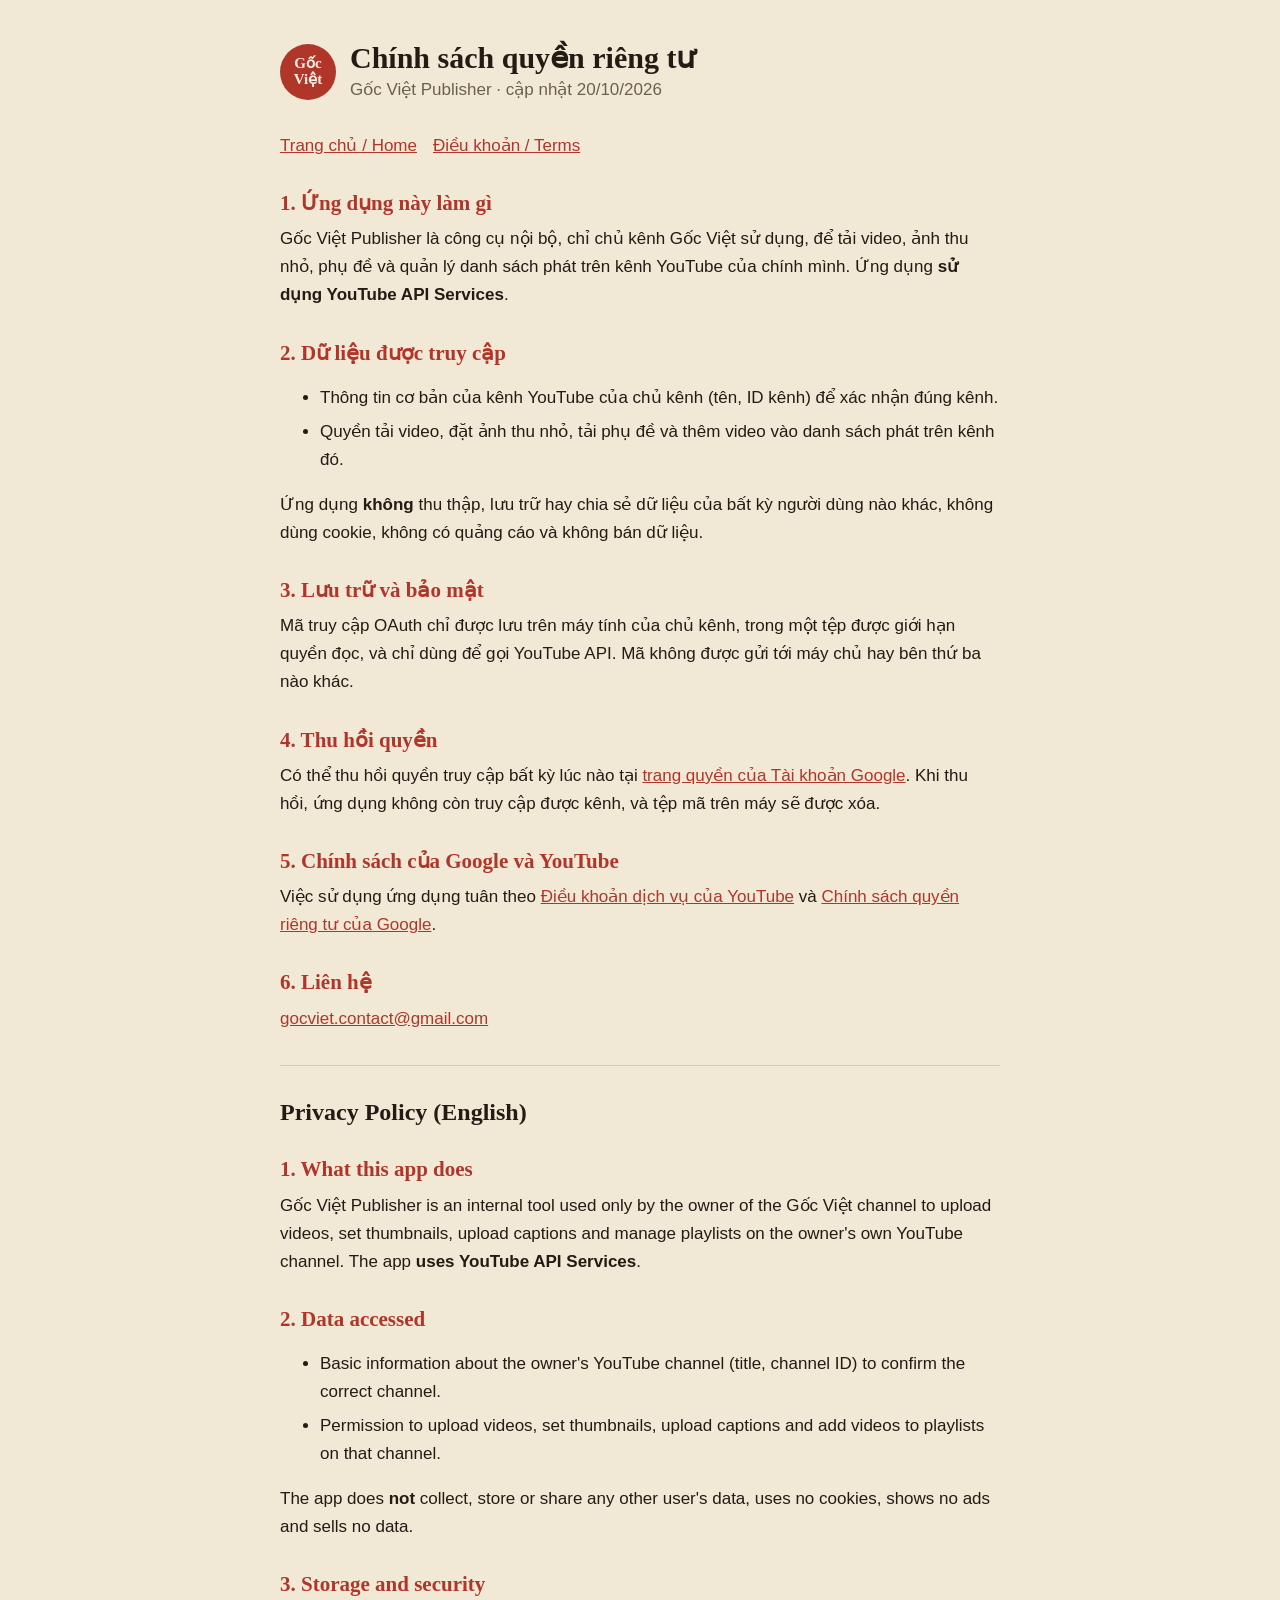
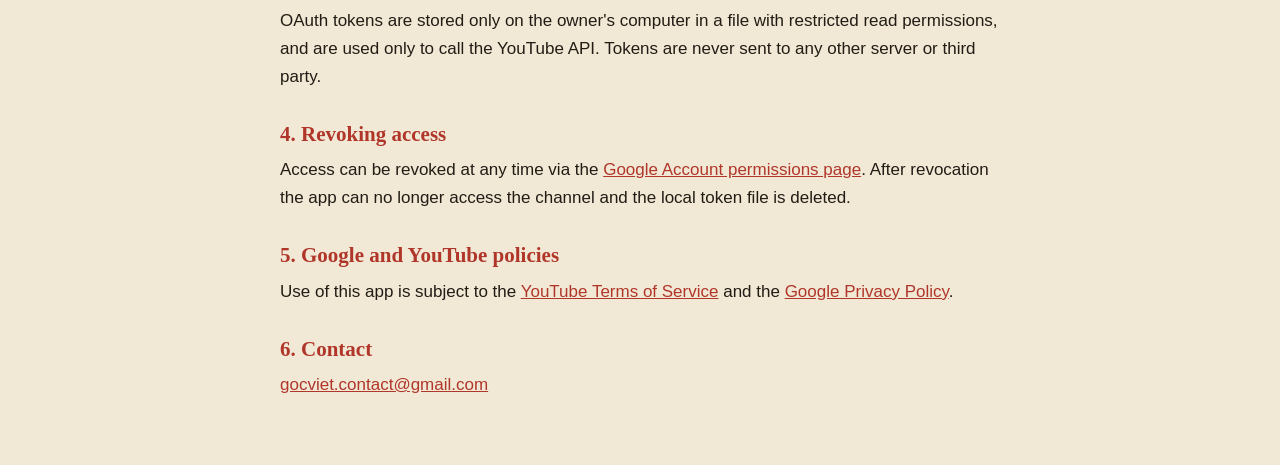
==== privacy.html @ 61511989 "Gốc Việt Publisher: homepage, privacy policy and terms Public pages required for the Google OAuth co" ====
<!doctype html>
<html lang="vi"><head><meta charset="utf-8"><meta name="viewport" content="width=device-width,initial-scale=1">
<title>Chính sách quyền riêng tư — Gốc Việt Publisher</title><link rel="stylesheet" href="style.css"></head>
<body><main>
<header><div class="seal">Gốc<br>Việt</div><div><h1>Chính sách quyền riêng tư</h1><div class="muted">Gốc Việt Publisher · cập nhật 20/10/2026</div></div></header>
<nav><a href="index.html">Trang chủ / Home</a><a href="terms.html">Điều khoản / Terms</a></nav>
<h2>1. Ứng dụng này làm gì</h2>
<p>Gốc Việt Publisher là công cụ nội bộ, chỉ chủ kênh Gốc Việt sử dụng, để tải video, ảnh thu nhỏ, phụ đề và quản lý danh sách phát trên kênh YouTube của chính mình. Ứng dụng <b>sử dụng YouTube API Services</b>.</p>
<h2>2. Dữ liệu được truy cập</h2>
<ul><li>Thông tin cơ bản của kênh YouTube của chủ kênh (tên, ID kênh) để xác nhận đúng kênh.</li>
<li>Quyền tải video, đặt ảnh thu nhỏ, tải phụ đề và thêm video vào danh sách phát trên kênh đó.</li></ul>
<p>Ứng dụng <b>không</b> thu thập, lưu trữ hay chia sẻ dữ liệu của bất kỳ người dùng nào khác, không dùng cookie, không có quảng cáo và không bán dữ liệu.</p>
<h2>3. Lưu trữ và bảo mật</h2>
<p>Mã truy cập OAuth chỉ được lưu trên máy tính của chủ kênh, trong một tệp được giới hạn quyền đọc, và chỉ dùng để gọi YouTube API. Mã không được gửi tới máy chủ hay bên thứ ba nào khác.</p>
<h2>4. Thu hồi quyền</h2>
<p>Có thể thu hồi quyền truy cập bất kỳ lúc nào tại <a href="https://security.google.com/settings/security/permissions">trang quyền của Tài khoản Google</a>. Khi thu hồi, ứng dụng không còn truy cập được kênh, và tệp mã trên máy sẽ được xóa.</p>
<h2>5. Chính sách của Google và YouTube</h2>
<p>Việc sử dụng ứng dụng tuân theo <a href="https://www.youtube.com/t/terms">Điều khoản dịch vụ của YouTube</a> và <a href="https://policies.google.com/privacy">Chính sách quyền riêng tư của Google</a>.</p>
<h2>6. Liên hệ</h2>
<p><a href="mailto:gocviet.contact@gmail.com">gocviet.contact@gmail.com</a></p>
<hr>
<h1 style="font-size:24px">Privacy Policy (English)</h1>
<h2>1. What this app does</h2>
<p>Gốc Việt Publisher is an internal tool used only by the owner of the Gốc Việt channel to upload videos, set thumbnails, upload captions and manage playlists on the owner's own YouTube channel. The app <b>uses YouTube API Services</b>.</p>
<h2>2. Data accessed</h2>
<ul><li>Basic information about the owner's YouTube channel (title, channel ID) to confirm the correct channel.</li>
<li>Permission to upload videos, set thumbnails, upload captions and add videos to playlists on that channel.</li></ul>
<p>The app does <b>not</b> collect, store or share any other user's data, uses no cookies, shows no ads and sells no data.</p>
<h2>3. Storage and security</h2>
<p>OAuth tokens are stored only on the owner's computer in a file with restricted read permissions, and are used only to call the YouTube API. Tokens are never sent to any other server or third party.</p>
<h2>4. Revoking access</h2>
<p>Access can be revoked at any time via the <a href="https://security.google.com/settings/security/permissions">Google Account permissions page</a>. After revocation the app can no longer access the channel and the local token file is deleted.</p>
<h2>5. Google and YouTube policies</h2>
<p>Use of this app is subject to the <a href="https://www.youtube.com/t/terms">YouTube Terms of Service</a> and the <a href="https://policies.google.com/privacy">Google Privacy Policy</a>.</p>
<h2>6. Contact</h2>
<p><a href="mailto:gocviet.contact@gmail.com">gocviet.contact@gmail.com</a></p>
</main></body></html>
---- style.css ----
:root{--paper:#f1e9d6;--ink:#221c15;--son:#b0362a;--muted:#6b604f}
*{box-sizing:border-box}body{margin:0;background:var(--paper);color:var(--ink);font:17px/1.65 -apple-system,"Segoe UI",Roboto,"Helvetica Neue",Arial,sans-serif}
main{max-width:760px;margin:0 auto;padding:40px 20px 60px}
header{display:flex;align-items:center;gap:14px;margin-bottom:28px}
.seal{width:56px;height:56px;border-radius:50%;background:var(--son);color:#fbefe3;display:flex;align-items:center;justify-content:center;font:800 15px/1.05 Georgia,serif;text-align:center}
h1{font:800 30px/1.2 Georgia,"Times New Roman",serif;margin:0}h2{font:700 21px/1.3 Georgia,serif;margin:30px 0 8px;color:var(--son)}
p,li{margin:6px 0}a{color:var(--son)}small,.muted{color:var(--muted)}hr{border:0;border-top:1px solid #d9ccad;margin:32px 0}
nav a{margin-right:16px}
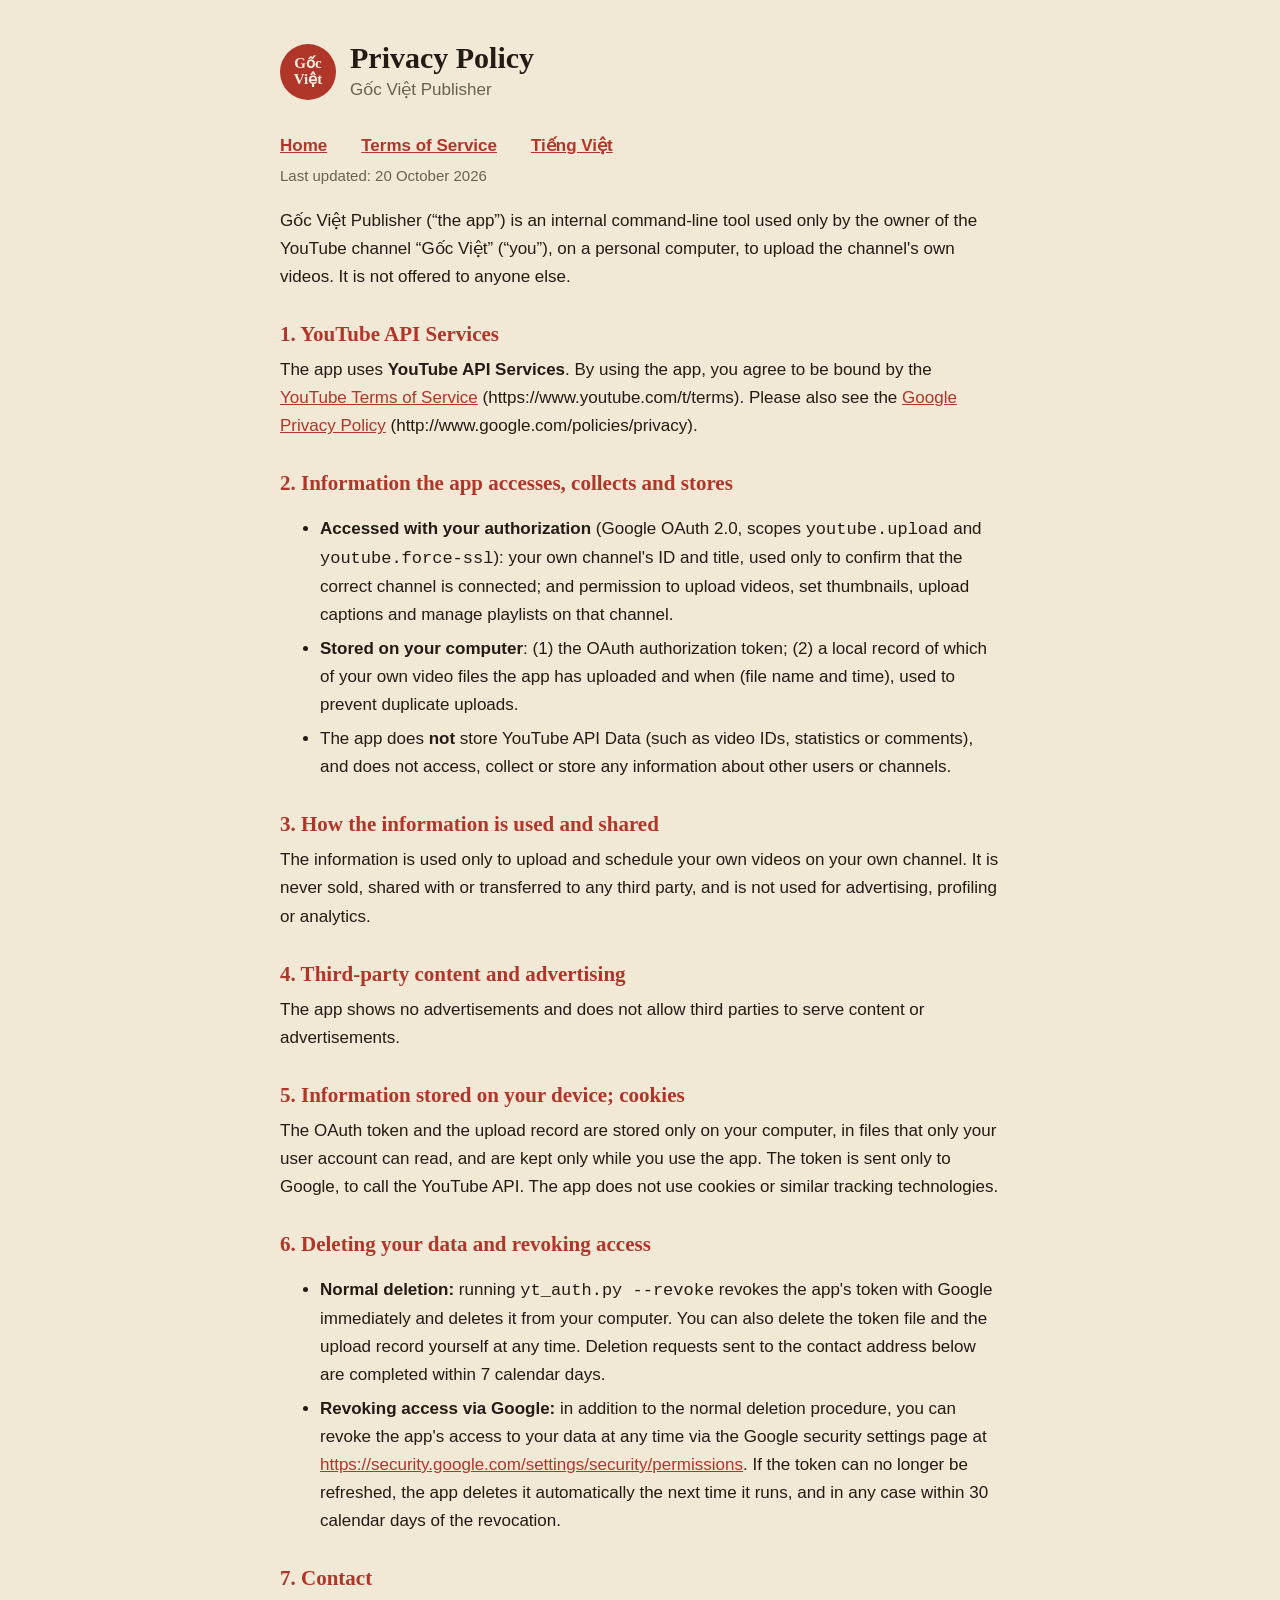
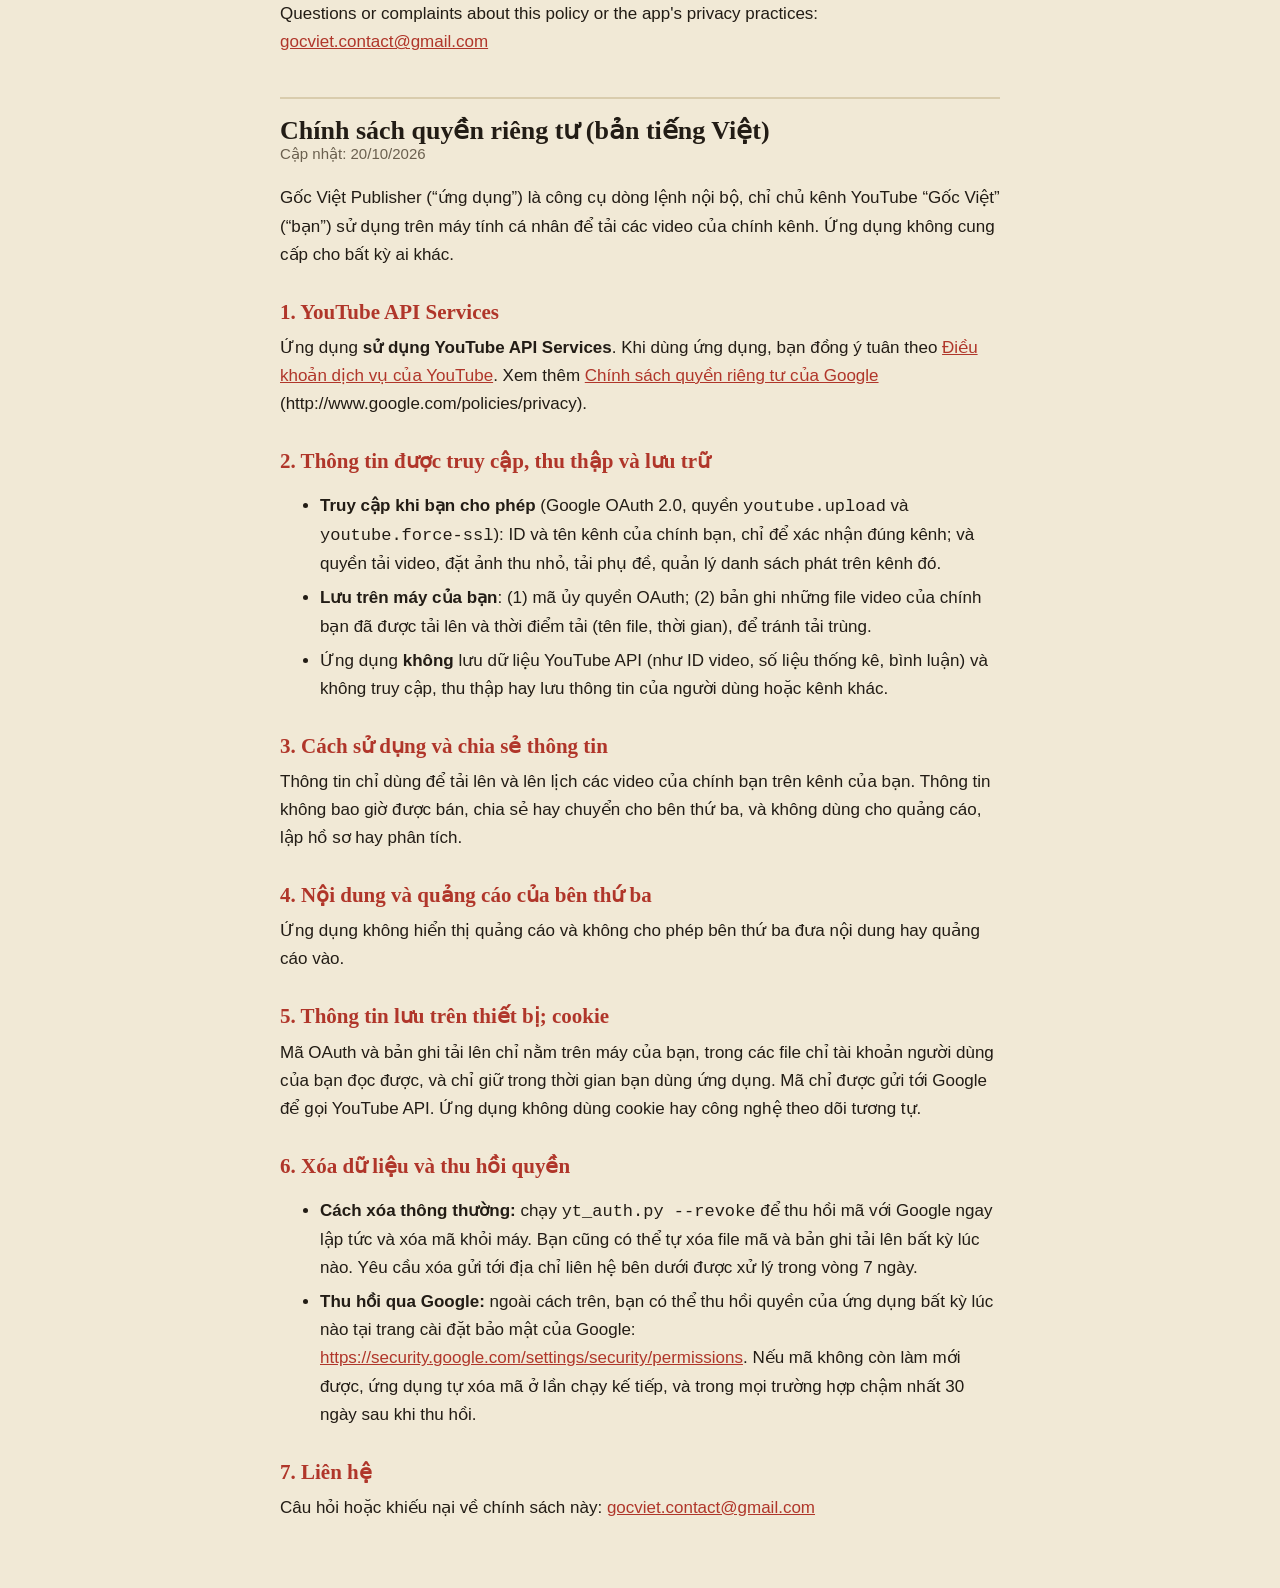
==== commit 3137ff2d: "Update privacy policy, terms and homepage for YouTube API audit - Privacy policy covers every item o" ====
--- a/privacy.html
+++ b/privacy.html
@@ -1,37 +1,64 @@
 <!doctype html>
-<html lang="vi"><head><meta charset="utf-8"><meta name="viewport" content="width=device-width,initial-scale=1">
-<title>Chính sách quyền riêng tư — Gốc Việt Publisher</title><link rel="stylesheet" href="style.css"></head>
+<html lang="en"><head><meta charset="utf-8"><meta name="viewport" content="width=device-width,initial-scale=1">
+<title>Privacy Policy — Gốc Việt Publisher</title><link rel="stylesheet" href="style.css"></head>
 <body><main>
-<header><div class="seal">Gốc<br>Việt</div><div><h1>Chính sách quyền riêng tư</h1><div class="muted">Gốc Việt Publisher · cập nhật 20/10/2026</div></div></header>
-<nav><a href="index.html">Trang chủ / Home</a><a href="terms.html">Điều khoản / Terms</a></nav>
-<h2>1. Ứng dụng này làm gì</h2>
-<p>Gốc Việt Publisher là công cụ nội bộ, chỉ chủ kênh Gốc Việt sử dụng, để tải video, ảnh thu nhỏ, phụ đề và quản lý danh sách phát trên kênh YouTube của chính mình. Ứng dụng <b>sử dụng YouTube API Services</b>.</p>
-<h2>2. Dữ liệu được truy cập</h2>
-<ul><li>Thông tin cơ bản của kênh YouTube của chủ kênh (tên, ID kênh) để xác nhận đúng kênh.</li>
-<li>Quyền tải video, đặt ảnh thu nhỏ, tải phụ đề và thêm video vào danh sách phát trên kênh đó.</li></ul>
-<p>Ứng dụng <b>không</b> thu thập, lưu trữ hay chia sẻ dữ liệu của bất kỳ người dùng nào khác, không dùng cookie, không có quảng cáo và không bán dữ liệu.</p>
-<h2>3. Lưu trữ và bảo mật</h2>
-<p>Mã truy cập OAuth chỉ được lưu trên máy tính của chủ kênh, trong một tệp được giới hạn quyền đọc, và chỉ dùng để gọi YouTube API. Mã không được gửi tới máy chủ hay bên thứ ba nào khác.</p>
-<h2>4. Thu hồi quyền</h2>
-<p>Có thể thu hồi quyền truy cập bất kỳ lúc nào tại <a href="https://security.google.com/settings/security/permissions">trang quyền của Tài khoản Google</a>. Khi thu hồi, ứng dụng không còn truy cập được kênh, và tệp mã trên máy sẽ được xóa.</p>
-<h2>5. Chính sách của Google và YouTube</h2>
-<p>Việc sử dụng ứng dụng tuân theo <a href="https://www.youtube.com/t/terms">Điều khoản dịch vụ của YouTube</a> và <a href="https://policies.google.com/privacy">Chính sách quyền riêng tư của Google</a>.</p>
-<h2>6. Liên hệ</h2>
-<p><a href="mailto:gocviet.contact@gmail.com">gocviet.contact@gmail.com</a></p>
-<hr>
-<h1 style="font-size:24px">Privacy Policy (English)</h1>
-<h2>1. What this app does</h2>
-<p>Gốc Việt Publisher is an internal tool used only by the owner of the Gốc Việt channel to upload videos, set thumbnails, upload captions and manage playlists on the owner's own YouTube channel. The app <b>uses YouTube API Services</b>.</p>
-<h2>2. Data accessed</h2>
-<ul><li>Basic information about the owner's YouTube channel (title, channel ID) to confirm the correct channel.</li>
-<li>Permission to upload videos, set thumbnails, upload captions and add videos to playlists on that channel.</li></ul>
-<p>The app does <b>not</b> collect, store or share any other user's data, uses no cookies, shows no ads and sells no data.</p>
-<h2>3. Storage and security</h2>
-<p>OAuth tokens are stored only on the owner's computer in a file with restricted read permissions, and are used only to call the YouTube API. Tokens are never sent to any other server or third party.</p>
-<h2>4. Revoking access</h2>
-<p>Access can be revoked at any time via the <a href="https://security.google.com/settings/security/permissions">Google Account permissions page</a>. After revocation the app can no longer access the channel and the local token file is deleted.</p>
-<h2>5. Google and YouTube policies</h2>
-<p>Use of this app is subject to the <a href="https://www.youtube.com/t/terms">YouTube Terms of Service</a> and the <a href="https://policies.google.com/privacy">Google Privacy Policy</a>.</p>
-<h2>6. Contact</h2>
-<p><a href="mailto:gocviet.contact@gmail.com">gocviet.contact@gmail.com</a></p>
+<header><div class="seal">Gốc<br>Việt</div><div><h1>Privacy Policy</h1><div class="muted">Gốc Việt Publisher</div></div></header>
+<nav class="links"><a href="index.html">Home</a><a href="terms.html">Terms of Service</a><a href="#vi">Tiếng Việt</a></nav>
+<p class="updated">Last updated: 20 October 2026</p>
+<p>Gốc Việt Publisher (“the app”) is an internal command-line tool used only by the owner of the YouTube channel “Gốc Việt” (“you”), on a personal computer, to upload the channel's own videos. It is not offered to anyone else.</p>
+
+<h2 id="youtube">1. YouTube API Services</h2>
+<p>The app uses <b>YouTube API Services</b>. By using the app, you agree to be bound by the <a href="https://www.youtube.com/t/terms">YouTube Terms of Service</a> (https://www.youtube.com/t/terms). Please also see the <a href="http://www.google.com/policies/privacy">Google Privacy Policy</a> (http://www.google.com/policies/privacy).</p>
+
+<h2 id="data">2. Information the app accesses, collects and stores</h2>
+<ul>
+<li><b>Accessed with your authorization</b> (Google OAuth 2.0, scopes <code>youtube.upload</code> and <code>youtube.force-ssl</code>): your own channel's ID and title, used only to confirm that the correct channel is connected; and permission to upload videos, set thumbnails, upload captions and manage playlists on that channel.</li>
+<li><b>Stored on your computer</b>: (1) the OAuth authorization token; (2) a local record of which of your own video files the app has uploaded and when (file name and time), used to prevent duplicate uploads.</li>
+<li>The app does <b>not</b> store YouTube API Data (such as video IDs, statistics or comments), and does not access, collect or store any information about other users or channels.</li>
+</ul>
+
+<h2 id="use">3. How the information is used and shared</h2>
+<p>The information is used only to upload and schedule your own videos on your own channel. It is never sold, shared with or transferred to any third party, and is not used for advertising, profiling or analytics.</p>
+
+<h2 id="ads">4. Third-party content and advertising</h2>
+<p>The app shows no advertisements and does not allow third parties to serve content or advertisements.</p>
+
+<h2 id="device">5. Information stored on your device; cookies</h2>
+<p>The OAuth token and the upload record are stored only on your computer, in files that only your user account can read, and are kept only while you use the app. The token is sent only to Google, to call the YouTube API. The app does not use cookies or similar tracking technologies.</p>
+
+<h2 id="delete">6. Deleting your data and revoking access</h2>
+<ul>
+<li><b>Normal deletion:</b> running <code>yt_auth.py --revoke</code> revokes the app's token with Google immediately and deletes it from your computer. You can also delete the token file and the upload record yourself at any time. Deletion requests sent to the contact address below are completed within 7 calendar days.</li>
+<li><b>Revoking access via Google:</b> in addition to the normal deletion procedure, you can revoke the app's access to your data at any time via the Google security settings page at <a href="https://security.google.com/settings/security/permissions">https://security.google.com/settings/security/permissions</a>. If the token can no longer be refreshed, the app deletes it automatically the next time it runs, and in any case within 30 calendar days of the revocation.</li>
+</ul>
+
+<h2 id="contact">7. Contact</h2>
+<p>Questions or complaints about this policy or the app's privacy practices: <a href="mailto:gocviet.contact@gmail.com">gocviet.contact@gmail.com</a></p>
+
+<section class="lang" id="vi" lang="vi">
+<h1 style="font-size:26px;margin-top:10px">Chính sách quyền riêng tư (bản tiếng Việt)</h1>
+<p class="updated">Cập nhật: 20/10/2026</p>
+<p>Gốc Việt Publisher (“ứng dụng”) là công cụ dòng lệnh nội bộ, chỉ chủ kênh YouTube “Gốc Việt” (“bạn”) sử dụng trên máy tính cá nhân để tải các video của chính kênh. Ứng dụng không cung cấp cho bất kỳ ai khác.</p>
+<h2>1. YouTube API Services</h2>
+<p>Ứng dụng <b>sử dụng YouTube API Services</b>. Khi dùng ứng dụng, bạn đồng ý tuân theo <a href="https://www.youtube.com/t/terms">Điều khoản dịch vụ của YouTube</a>. Xem thêm <a href="http://www.google.com/policies/privacy">Chính sách quyền riêng tư của Google</a> (http://www.google.com/policies/privacy).</p>
+<h2>2. Thông tin được truy cập, thu thập và lưu trữ</h2>
+<ul>
+<li><b>Truy cập khi bạn cho phép</b> (Google OAuth 2.0, quyền <code>youtube.upload</code> và <code>youtube.force-ssl</code>): ID và tên kênh của chính bạn, chỉ để xác nhận đúng kênh; và quyền tải video, đặt ảnh thu nhỏ, tải phụ đề, quản lý danh sách phát trên kênh đó.</li>
+<li><b>Lưu trên máy của bạn</b>: (1) mã ủy quyền OAuth; (2) bản ghi những file video của chính bạn đã được tải lên và thời điểm tải (tên file, thời gian), để tránh tải trùng.</li>
+<li>Ứng dụng <b>không</b> lưu dữ liệu YouTube API (như ID video, số liệu thống kê, bình luận) và không truy cập, thu thập hay lưu thông tin của người dùng hoặc kênh khác.</li>
+</ul>
+<h2>3. Cách sử dụng và chia sẻ thông tin</h2>
+<p>Thông tin chỉ dùng để tải lên và lên lịch các video của chính bạn trên kênh của bạn. Thông tin không bao giờ được bán, chia sẻ hay chuyển cho bên thứ ba, và không dùng cho quảng cáo, lập hồ sơ hay phân tích.</p>
+<h2>4. Nội dung và quảng cáo của bên thứ ba</h2>
+<p>Ứng dụng không hiển thị quảng cáo và không cho phép bên thứ ba đưa nội dung hay quảng cáo vào.</p>
+<h2>5. Thông tin lưu trên thiết bị; cookie</h2>
+<p>Mã OAuth và bản ghi tải lên chỉ nằm trên máy của bạn, trong các file chỉ tài khoản người dùng của bạn đọc được, và chỉ giữ trong thời gian bạn dùng ứng dụng. Mã chỉ được gửi tới Google để gọi YouTube API. Ứng dụng không dùng cookie hay công nghệ theo dõi tương tự.</p>
+<h2>6. Xóa dữ liệu và thu hồi quyền</h2>
+<ul>
+<li><b>Cách xóa thông thường:</b> chạy <code>yt_auth.py --revoke</code> để thu hồi mã với Google ngay lập tức và xóa mã khỏi máy. Bạn cũng có thể tự xóa file mã và bản ghi tải lên bất kỳ lúc nào. Yêu cầu xóa gửi tới địa chỉ liên hệ bên dưới được xử lý trong vòng 7 ngày.</li>
+<li><b>Thu hồi qua Google:</b> ngoài cách trên, bạn có thể thu hồi quyền của ứng dụng bất kỳ lúc nào tại trang cài đặt bảo mật của Google: <a href="https://security.google.com/settings/security/permissions">https://security.google.com/settings/security/permissions</a>. Nếu mã không còn làm mới được, ứng dụng tự xóa mã ở lần chạy kế tiếp, và trong mọi trường hợp chậm nhất 30 ngày sau khi thu hồi.</li>
+</ul>
+<h2>7. Liên hệ</h2>
+<p>Câu hỏi hoặc khiếu nại về chính sách này: <a href="mailto:gocviet.contact@gmail.com">gocviet.contact@gmail.com</a></p>
+</section>
 </main></body></html>
--- a/style.css
+++ b/style.css
@@ -6,3 +6,8 @@
 h1{font:800 30px/1.2 Georgia,"Times New Roman",serif;margin:0}h2{font:700 21px/1.3 Georgia,serif;margin:30px 0 8px;color:var(--son)}
 p,li{margin:6px 0}a{color:var(--son)}small,.muted{color:var(--muted)}hr{border:0;border-top:1px solid #d9ccad;margin:32px 0}
 nav a{margin-right:16px}
+nav.links{display:flex;flex-wrap:wrap;gap:8px 18px;margin:0 0 8px;font-weight:700}
+.updated{color:var(--muted);font-size:15px;margin:-4px 0 18px}
+.yt{display:flex;align-items:center;gap:18px;flex-wrap:wrap;background:#fff;border:1px solid #d9ccad;border-radius:12px;padding:12px 18px;margin:22px 0}
+.yt img{width:240px;height:auto;display:block}.yt p{margin:0;color:var(--muted);font-size:15px}
+.lang{margin-top:40px;padding-top:6px;border-top:2px solid #d9ccad}
